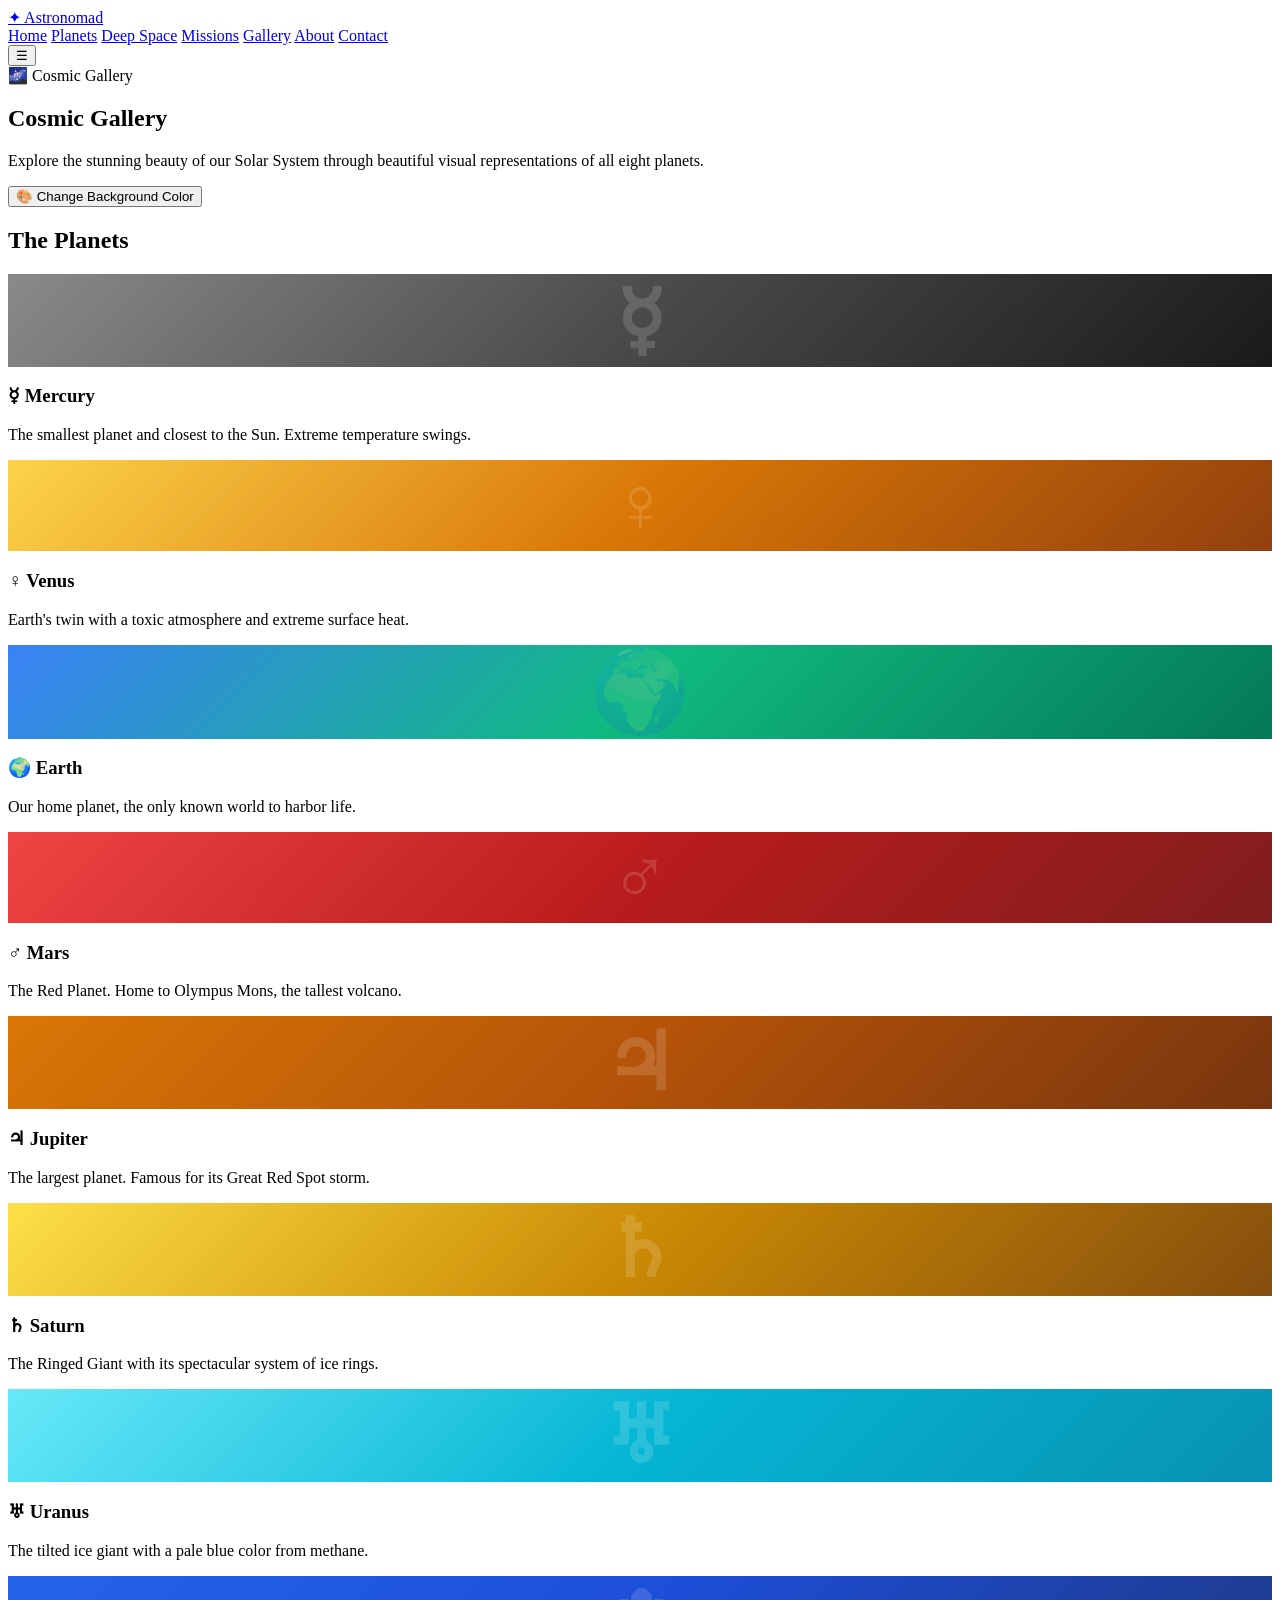
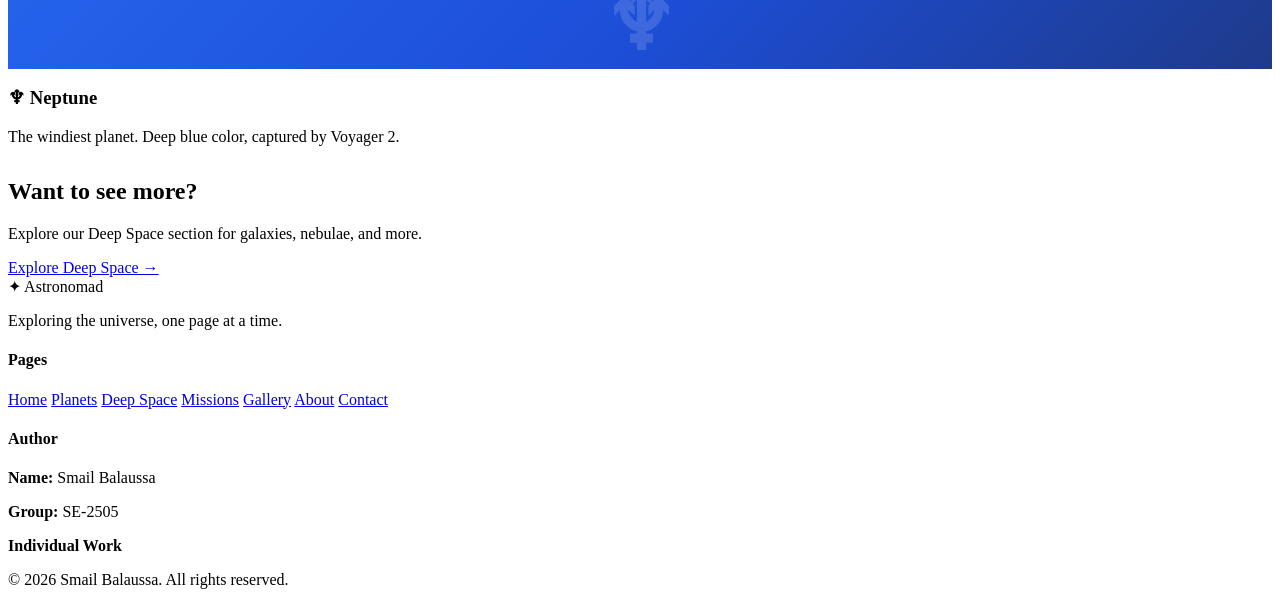
==== gallery.html @ 85b02389 "Add files via upload" ====
<!DOCTYPE html>
<html lang="en">
<head>
  <meta charset="UTF-8" />
  <meta name="viewport" content="width=device-width, initial-scale=1.0" />
  <title>Gallery — Astronomad</title>
  <link rel="stylesheet" href="css/style.css" />
</head>
<body>

  <header class="navbar">
    <div class="nav-container">
      <a href="index.html" class="logo"><span class="logo-icon">✦</span> Astronomad</a>
      <nav class="nav-links" id="navLinks">
        <a href="index.html">Home</a>
        <a href="planets.html">Planets</a>
        <a href="deep-space.html">Deep Space</a>
        <a href="missions.html">Missions</a>
        <a href="gallery.html" class="active">Gallery</a>
        <a href="about.html">About</a>
        <a href="contact.html">Contact</a>
      </nav>
      <button class="nav-toggle" id="navToggle" aria-label="Menu">☰</button>
    </div>
  </header>

  <section class="page-header">
    <span class="hero-badge">🌌 Cosmic Gallery</span>
    <h1>Cosmic <span class="gradient-text">Gallery</span></h1>
    <p>Explore the stunning beauty of our Solar System through beautiful visual representations of all eight planets.</p>
  </section>

  <section class="color-section">
    <button id="colorBtn" class="btn btn-primary">🎨 Change Background Color</button>
  </section>

  <section class="gallery-section">
    <h2 class="section-title">The <span class="gradient-text">Planets</span></h2>
    
    <div class="gallery-grid">
      
      <!-- 1. Mercury -->
      <div class="gallery-card">
        <div class="gallery-img-wrapper" style="background: linear-gradient(135deg, #8a8a8a, #4a4a4a, #1a1a1a); display: flex; align-items: center; justify-content: center; color: rgba(255,255,255,0.15); font-size: 5rem; font-weight: 800;">
          ☿
        </div>
        <div class="gallery-info">
          <h3>☿ Mercury</h3>
          <p>The smallest planet and closest to the Sun. Extreme temperature swings.</p>
        </div>
      </div>

      <!-- 2. Venus -->
      <div class="gallery-card">
        <div class="gallery-img-wrapper" style="background: linear-gradient(135deg, #fcd34d, #d97706, #92400e); display: flex; align-items: center; justify-content: center; color: rgba(255,255,255,0.15); font-size: 5rem; font-weight: 800;">
          ♀
        </div>
        <div class="gallery-info">
          <h3>♀ Venus</h3>
          <p>Earth's twin with a toxic atmosphere and extreme surface heat.</p>
        </div>
      </div>

      <!-- 3. Earth -->
      <div class="gallery-card">
        <div class="gallery-img-wrapper" style="background: linear-gradient(135deg, #3b82f6, #10b981, #047857); display: flex; align-items: center; justify-content: center; color: rgba(255,255,255,0.15); font-size: 5rem; font-weight: 800;">
          🌍
        </div>
        <div class="gallery-info">
          <h3>🌍 Earth</h3>
          <p>Our home planet, the only known world to harbor life.</p>
        </div>
      </div>

      <!-- 4. Mars -->
      <div class="gallery-card">
        <div class="gallery-img-wrapper" style="background: linear-gradient(135deg, #ef4444, #b91c1c, #7f1d1d); display: flex; align-items: center; justify-content: center; color: rgba(255,255,255,0.15); font-size: 5rem; font-weight: 800;">
          ♂
        </div>
        <div class="gallery-info">
          <h3>♂ Mars</h3>
          <p>The Red Planet. Home to Olympus Mons, the tallest volcano.</p>
        </div>
      </div>

      <!-- 5. Jupiter -->
      <div class="gallery-card">
        <div class="gallery-img-wrapper" style="background: linear-gradient(135deg, #d97706, #b45309, #78350f); display: flex; align-items: center; justify-content: center; color: rgba(255,255,255,0.15); font-size: 5rem; font-weight: 800;">
          ♃
        </div>
        <div class="gallery-info">
          <h3>♃ Jupiter</h3>
          <p>The largest planet. Famous for its Great Red Spot storm.</p>
        </div>
      </div>

      <!-- 6. Saturn -->
      <div class="gallery-card">
        <div class="gallery-img-wrapper" style="background: linear-gradient(135deg, #fde047, #ca8a04, #854d0e); display: flex; align-items: center; justify-content: center; color: rgba(255,255,255,0.15); font-size: 5rem; font-weight: 800;">
          ♄
        </div>
        <div class="gallery-info">
          <h3>♄ Saturn</h3>
          <p>The Ringed Giant with its spectacular system of ice rings.</p>
        </div>
      </div>

      <!-- 7. Uranus -->
      <div class="gallery-card">
        <div class="gallery-img-wrapper" style="background: linear-gradient(135deg, #67e8f9, #06b6d4, #0891b2); display: flex; align-items: center; justify-content: center; color: rgba(255,255,255,0.15); font-size: 5rem; font-weight: 800;">
          ♅
        </div>
        <div class="gallery-info">
          <h3>♅ Uranus</h3>
          <p>The tilted ice giant with a pale blue color from methane.</p>
        </div>
      </div>

      <!-- 8. Neptune -->
      <div class="gallery-card">
        <div class="gallery-img-wrapper" style="background: linear-gradient(135deg, #2563eb, #1d4ed8, #1e3a8a); display: flex; align-items: center; justify-content: center; color: rgba(255,255,255,0.15); font-size: 5rem; font-weight: 800;">
          ♆
        </div>
        <div class="gallery-info">
          <h3>♆ Neptune</h3>
          <p>The windiest planet. Deep blue color, captured by Voyager 2.</p>
        </div>
      </div>

    </div>
  </section>

  <section class="cta" style="margin-top: 2rem;">
    <h2>Want to see more?</h2>
    <p>Explore our Deep Space section for galaxies, nebulae, and more.</p>
    <a href="deep-space.html" class="btn btn-primary">Explore Deep Space →</a>
  </section>

  <footer>
    <div class="footer-content">
      <div class="footer-brand">
        <span class="logo-icon">✦</span> Astronomad
        <p>Exploring the universe, one page at a time.</p>
      </div>
      <div class="footer-links">
        <h4>Pages</h4>
        <a href="index.html">Home</a>
        <a href="planets.html">Planets</a>
        <a href="deep-space.html">Deep Space</a>
        <a href="missions.html">Missions</a>
        <a href="gallery.html">Gallery</a>
        <a href="about.html">About</a>
        <a href="contact.html">Contact</a>
      </div>
      <div class="footer-team">
        <h4>Author</h4>
        <p><strong>Name:</strong> Smail Balaussa</p>
        <p><strong>Group:</strong> SE-2505</p>
        <p><strong>Individual Work</strong></p>
      </div>
    </div>
    <div class="footer-bottom">
      <p>© 2026 Smail Balaussa. All rights reserved.</p>
    </div>
  </footer>

  <script src="js/script.js"></script>
</body>
</html>
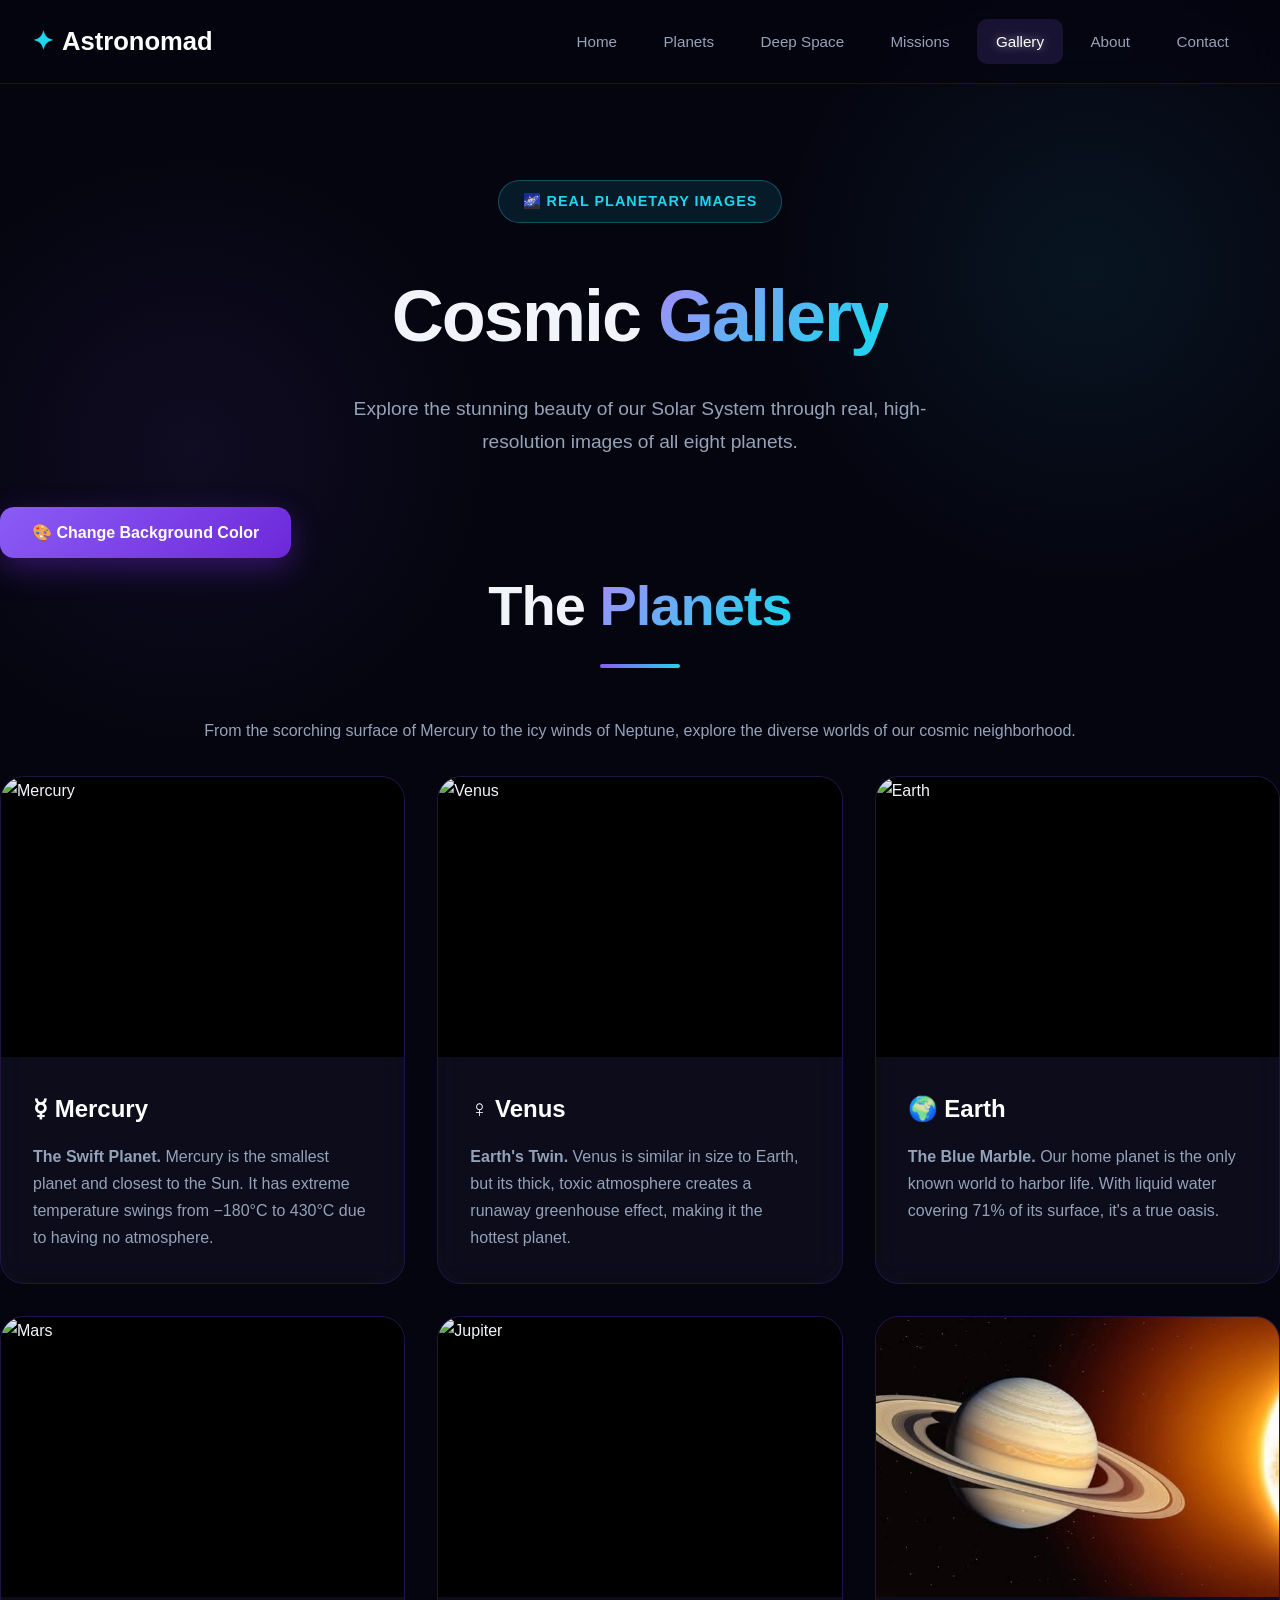
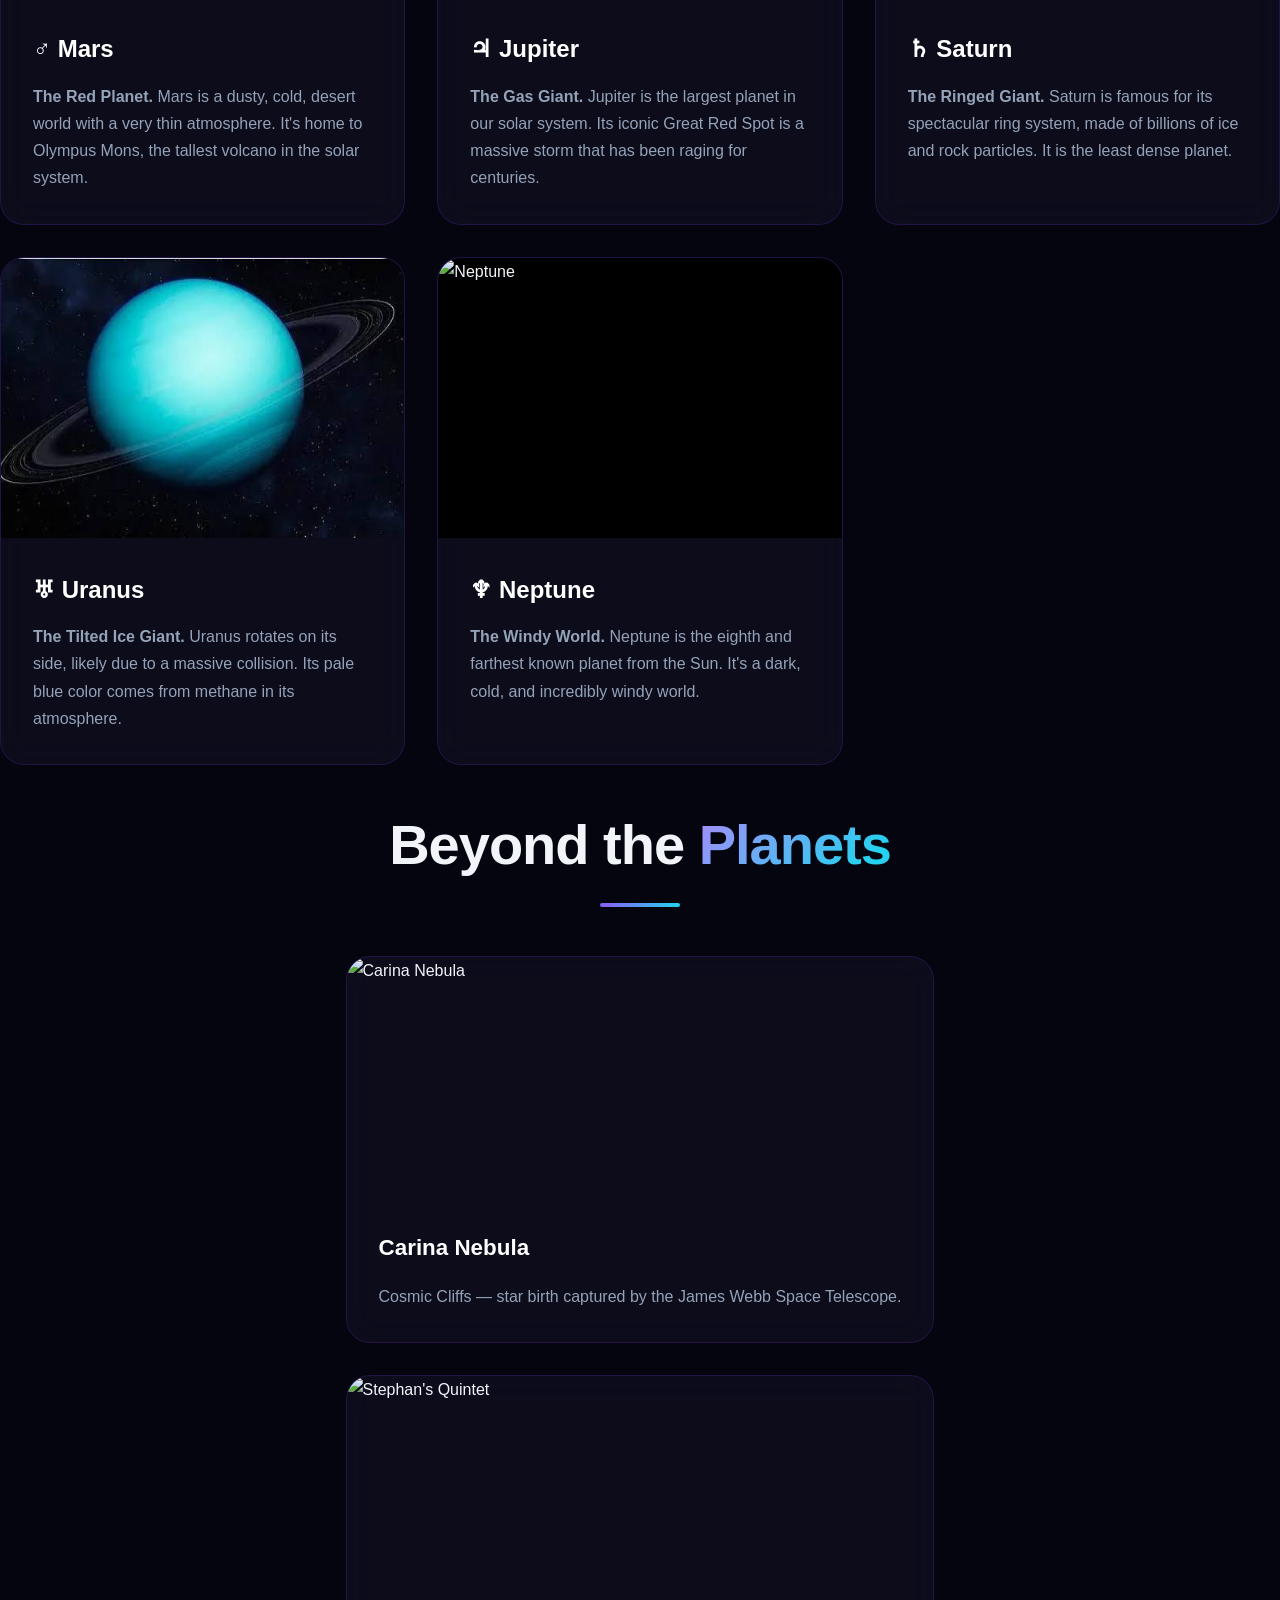
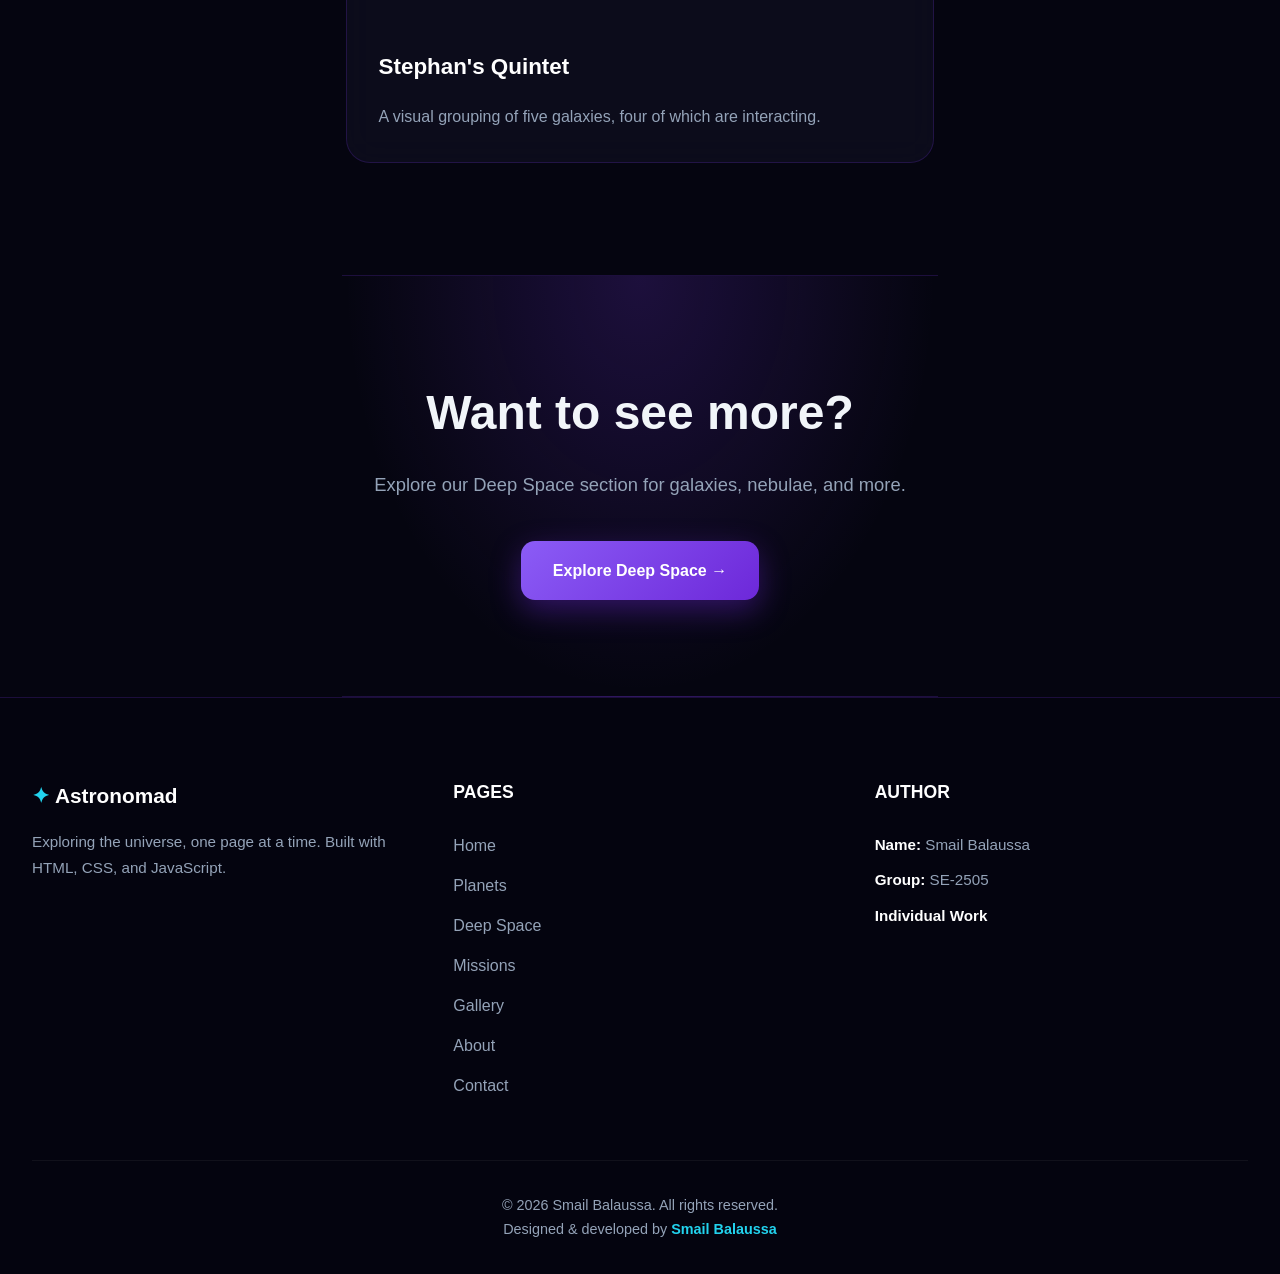
==== commit 65d422a2: "Add files via upload" ====
--- a/gallery.html
+++ b/gallery.html
@@ -8,6 +8,7 @@
 </head>
 <body>
 
+  <!-- ================= NAVBAR ================= -->
   <header class="navbar">
     <div class="nav-container">
       <a href="index.html" class="logo"><span class="logo-icon">✦</span> Astronomad</a>
@@ -24,123 +25,152 @@
     </div>
   </header>
 
+  <!-- ================= PAGE HEADER ================= -->
   <section class="page-header">
-    <span class="hero-badge">🌌 Cosmic Gallery</span>
+    <span class="hero-badge">🌌 Real Planetary Images</span>
     <h1>Cosmic <span class="gradient-text">Gallery</span></h1>
-    <p>Explore the stunning beauty of our Solar System through beautiful visual representations of all eight planets.</p>
-  </section>
-
+    <p>Explore the stunning beauty of our Solar System through real, high-resolution images of all eight planets.</p>
+  </section>
+
+  <!-- ================= BACKGROUND COLOR CONTROL (TASK 4) ================= -->
   <section class="color-section">
     <button id="colorBtn" class="btn btn-primary">🎨 Change Background Color</button>
   </section>
 
+  <!-- ================= PLANET GALLERY ================= -->
   <section class="gallery-section">
     <h2 class="section-title">The <span class="gradient-text">Planets</span></h2>
+    <p style="text-align: center; color: var(--text-muted); margin-bottom: 2rem;">
+      From the scorching surface of Mercury to the icy winds of Neptune, explore the diverse worlds of our cosmic neighborhood.
+    </p>
     
     <div class="gallery-grid">
       
       <!-- 1. Mercury -->
       <div class="gallery-card">
-        <div class="gallery-img-wrapper" style="background: linear-gradient(135deg, #8a8a8a, #4a4a4a, #1a1a1a); display: flex; align-items: center; justify-content: center; color: rgba(255,255,255,0.15); font-size: 5rem; font-weight: 800;">
-          ☿
+        <div class="gallery-img-wrapper">
+          <img src="https://images-assets.nasa.gov/image/PIA15162/PIA15162~medium.jpg" alt="Mercury" class="gallery-img" />
         </div>
         <div class="gallery-info">
           <h3>☿ Mercury</h3>
-          <p>The smallest planet and closest to the Sun. Extreme temperature swings.</p>
+          <p><strong>The Swift Planet.</strong> Mercury is the smallest planet and closest to the Sun. It has extreme temperature swings from −180°C to 430°C due to having no atmosphere.</p>
         </div>
       </div>
 
       <!-- 2. Venus -->
       <div class="gallery-card">
-        <div class="gallery-img-wrapper" style="background: linear-gradient(135deg, #fcd34d, #d97706, #92400e); display: flex; align-items: center; justify-content: center; color: rgba(255,255,255,0.15); font-size: 5rem; font-weight: 800;">
-          ♀
+        <div class="gallery-img-wrapper">
+          <img src="https://images-assets.nasa.gov/image/PIA00271/PIA00271~medium.jpg" alt="Venus" class="gallery-img" />
         </div>
         <div class="gallery-info">
           <h3>♀ Venus</h3>
-          <p>Earth's twin with a toxic atmosphere and extreme surface heat.</p>
+          <p><strong>Earth's Twin.</strong> Venus is similar in size to Earth, but its thick, toxic atmosphere creates a runaway greenhouse effect, making it the hottest planet.</p>
         </div>
       </div>
 
       <!-- 3. Earth -->
       <div class="gallery-card">
-        <div class="gallery-img-wrapper" style="background: linear-gradient(135deg, #3b82f6, #10b981, #047857); display: flex; align-items: center; justify-content: center; color: rgba(255,255,255,0.15); font-size: 5rem; font-weight: 800;">
-          🌍
+        <div class="gallery-img-wrapper">
+          <img src="https://images-assets.nasa.gov/image/PIA18033/PIA18033~medium.jpg" alt="Earth" class="gallery-img" />
         </div>
         <div class="gallery-info">
           <h3>🌍 Earth</h3>
-          <p>Our home planet, the only known world to harbor life.</p>
+          <p><strong>The Blue Marble.</strong> Our home planet is the only known world to harbor life. With liquid water covering 71% of its surface, it's a true oasis.</p>
         </div>
       </div>
 
       <!-- 4. Mars -->
       <div class="gallery-card">
-        <div class="gallery-img-wrapper" style="background: linear-gradient(135deg, #ef4444, #b91c1c, #7f1d1d); display: flex; align-items: center; justify-content: center; color: rgba(255,255,255,0.15); font-size: 5rem; font-weight: 800;">
-          ♂
+        <div class="gallery-img-wrapper">
+          <img src="https://images-assets.nasa.gov/image/PIA00407/PIA00407~medium.jpg" alt="Mars" class="gallery-img" />
         </div>
         <div class="gallery-info">
           <h3>♂ Mars</h3>
-          <p>The Red Planet. Home to Olympus Mons, the tallest volcano.</p>
+          <p><strong>The Red Planet.</strong> Mars is a dusty, cold, desert world with a very thin atmosphere. It's home to Olympus Mons, the tallest volcano in the solar system.</p>
         </div>
       </div>
 
       <!-- 5. Jupiter -->
       <div class="gallery-card">
-        <div class="gallery-img-wrapper" style="background: linear-gradient(135deg, #d97706, #b45309, #78350f); display: flex; align-items: center; justify-content: center; color: rgba(255,255,255,0.15); font-size: 5rem; font-weight: 800;">
-          ♃
+        <div class="gallery-img-wrapper">
+          <img src="https://images-assets.nasa.gov/image/PIA22946/PIA22946~medium.jpg" alt="Jupiter" class="gallery-img" />
         </div>
         <div class="gallery-info">
           <h3>♃ Jupiter</h3>
-          <p>The largest planet. Famous for its Great Red Spot storm.</p>
-        </div>
-      </div>
-
-      <!-- 6. Saturn -->
-      <div class="gallery-card">
-        <div class="gallery-img-wrapper" style="background: linear-gradient(135deg, #fde047, #ca8a04, #854d0e); display: flex; align-items: center; justify-content: center; color: rgba(255,255,255,0.15); font-size: 5rem; font-weight: 800;">
-          ♄
+          <p><strong>The Gas Giant.</strong> Jupiter is the largest planet in our solar system. Its iconic Great Red Spot is a massive storm that has been raging for centuries.</p>
+        </div>
+      </div>
+
+      <!-- 6. Saturn (СІЗДІҢ СУРЕТІҢІЗ) -->
+      <div class="gallery-card">
+        <div class="gallery-img-wrapper">
+          <img src="images/saturn.jpg" alt="Saturn" class="gallery-img" />
         </div>
         <div class="gallery-info">
           <h3>♄ Saturn</h3>
-          <p>The Ringed Giant with its spectacular system of ice rings.</p>
-        </div>
-      </div>
-
-      <!-- 7. Uranus -->
-      <div class="gallery-card">
-        <div class="gallery-img-wrapper" style="background: linear-gradient(135deg, #67e8f9, #06b6d4, #0891b2); display: flex; align-items: center; justify-content: center; color: rgba(255,255,255,0.15); font-size: 5rem; font-weight: 800;">
-          ♅
+          <p><strong>The Ringed Giant.</strong> Saturn is famous for its spectacular ring system, made of billions of ice and rock particles. It is the least dense planet.</p>
+        </div>
+      </div>
+
+      <!-- 7. Uranus (СІЗДІҢ СУРЕТІҢІЗ) -->
+      <div class="gallery-card">
+        <div class="gallery-img-wrapper">
+          <img src="images/uranus.jpg" alt="Uranus" class="gallery-img" />
         </div>
         <div class="gallery-info">
           <h3>♅ Uranus</h3>
-          <p>The tilted ice giant with a pale blue color from methane.</p>
+          <p><strong>The Tilted Ice Giant.</strong> Uranus rotates on its side, likely due to a massive collision. Its pale blue color comes from methane in its atmosphere.</p>
         </div>
       </div>
 
       <!-- 8. Neptune -->
       <div class="gallery-card">
-        <div class="gallery-img-wrapper" style="background: linear-gradient(135deg, #2563eb, #1d4ed8, #1e3a8a); display: flex; align-items: center; justify-content: center; color: rgba(255,255,255,0.15); font-size: 5rem; font-weight: 800;">
-          ♆
+        <div class="gallery-img-wrapper">
+          <img src="https://images-assets.nasa.gov/image/PIA01492/PIA01492~medium.jpg" alt="Neptune" class="gallery-img" />
         </div>
         <div class="gallery-info">
           <h3>♆ Neptune</h3>
-          <p>The windiest planet. Deep blue color, captured by Voyager 2.</p>
-        </div>
-      </div>
-
-    </div>
-  </section>
-
+          <p><strong>The Windy World.</strong> Neptune is the eighth and farthest known planet from the Sun. It's a dark, cold, and incredibly windy world.</p>
+        </div>
+      </div>
+
+    </div>
+  </section>
+
+  <!-- ================= DEEP SPACE PREVIEW ================= -->
+  <section class="features" style="padding-top: 2rem;">
+    <h2 class="section-title">Beyond the <span class="gradient-text">Planets</span></h2>
+    <div class="features-grid">
+      <div class="feature-card image-card">
+        <img src="https://images-assets.nasa.gov/image/PIA12235/PIA12235~medium.jpg" alt="Carina Nebula" class="feature-img" />
+        <div class="feature-body">
+          <h3>Carina Nebula</h3>
+          <p>Cosmic Cliffs — star birth captured by the James Webb Space Telescope.</p>
+        </div>
+      </div>
+      <div class="feature-card image-card">
+        <img src="https://images-assets.nasa.gov/image/PIA04921/PIA04921~medium.jpg" alt="Stephan's Quintet" class="feature-img" />
+        <div class="feature-body">
+          <h3>Stephan's Quintet</h3>
+          <p>A visual grouping of five galaxies, four of which are interacting.</p>
+        </div>
+      </div>
+    </div>
+  </section>
+
+  <!-- ================= GALLERY CTA ================= -->
   <section class="cta" style="margin-top: 2rem;">
     <h2>Want to see more?</h2>
     <p>Explore our Deep Space section for galaxies, nebulae, and more.</p>
     <a href="deep-space.html" class="btn btn-primary">Explore Deep Space →</a>
   </section>
 
+  <!-- ================= FOOTER ================= -->
   <footer>
     <div class="footer-content">
       <div class="footer-brand">
         <span class="logo-icon">✦</span> Astronomad
-        <p>Exploring the universe, one page at a time.</p>
+        <p>Exploring the universe, one page at a time. Built with HTML, CSS, and JavaScript.</p>
       </div>
       <div class="footer-links">
         <h4>Pages</h4>
@@ -161,6 +191,7 @@
     </div>
     <div class="footer-bottom">
       <p>© 2026 Smail Balaussa. All rights reserved.</p>
+      <p>Designed &amp; developed by <strong>Smail Balaussa</strong></p>
     </div>
   </footer>
 
--- a/css/style.css
+++ b/css/style.css
@@ -0,0 +1,1072 @@
+/* ============================================================
+   ASTRONOMAD — Master Style.css
+   Author: Smail Balaussa
+   ============================================================ */
+
+@import url('https://fonts.googleapis.com/css2?family=Space+Grotesk:wght@400;500;600;700&family=Inter:wght@300;400;500;600;800&display=swap');
+
+* {
+  margin: 0;
+  padding: 0;
+  box-sizing: border-box;
+}
+
+:root {
+  --bg: #050510;
+  --surface: rgba(18, 18, 35, 0.6);
+  --surface-hover: rgba(30, 30, 60, 0.8);
+  --border: rgba(124, 58, 237, 0.2);
+  --border-hover: rgba(139, 92, 246, 0.6);
+  --primary: #8b5cf6;
+  --accent: #22d3ee;
+  --text: #f1f5f9;
+  --text-muted: #94a3b8;
+  --success: #10b981;
+  --danger: #ef4444;
+  --glow: 0 0 20px rgba(139, 92, 246, 0.4);
+  --transition: all 0.3s cubic-bezier(0.4, 0, 0.2, 1);
+}
+
+html {
+  scroll-behavior: smooth;
+}
+
+body {
+  font-family: 'Inter', sans-serif;
+  background-color: var(--bg);
+  background-image: 
+    radial-gradient(circle at 15% 50%, rgba(139, 92, 246, 0.08), transparent 25%),
+    radial-gradient(circle at 85% 30%, rgba(34, 211, 238, 0.08), transparent 25%);
+  background-attachment: fixed;
+  color: var(--text);
+  line-height: 1.7;
+  overflow-x: hidden;
+  transition: var(--transition);
+  min-height: 100vh;
+  display: flex;
+  flex-direction: column;
+}
+
+/* Custom Scrollbar */
+::-webkit-scrollbar {
+  width: 10px;
+}
+::-webkit-scrollbar-track {
+  background: var(--bg);
+}
+::-webkit-scrollbar-thumb {
+  background: var(--primary);
+  border-radius: 5px;
+}
+::-webkit-scrollbar-thumb:hover {
+  background: var(--accent);
+}
+
+/* ================= NAVBAR ================= */
+.navbar {
+  position: sticky;
+  top: 0;
+  z-index: 1000;
+  background: rgba(5, 5, 16, 0.7);
+  backdrop-filter: blur(16px);
+  -webkit-backdrop-filter: blur(16px);
+  border-bottom: 1px solid var(--border);
+  transition: var(--transition);
+}
+
+.nav-container {
+  max-width: 1300px;
+  margin: 0 auto;
+  padding: 1.2rem 2rem;
+  display: flex;
+  align-items: center;
+  justify-content: space-between;
+}
+
+.logo {
+  font-family: 'Space Grotesk', sans-serif;
+  font-size: 1.6rem;
+  font-weight: 700;
+  color: #fff;
+  text-decoration: none;
+  display: flex;
+  align-items: center;
+  gap: 0.5rem;
+}
+
+.logo-icon {
+  color: var(--accent);
+  animation: rotateStar 4s linear infinite;
+}
+
+@keyframes rotateStar {
+  0% { transform: rotate(0deg); }
+  100% { transform: rotate(360deg); }
+}
+
+.nav-links {
+  display: flex;
+  gap: 0.5rem;
+  align-items: center;
+}
+
+.nav-links a {
+  color: var(--text-muted);
+  text-decoration: none;
+  padding: 0.6rem 1.2rem;
+  border-radius: 10px;
+  font-size: 0.95rem;
+  font-weight: 500;
+  transition: var(--transition);
+}
+
+.nav-links a:hover,
+.nav-links a.active {
+  color: #fff;
+  background: rgba(139, 92, 246, 0.15);
+  text-shadow: 0 0 10px rgba(255,255,255,0.5);
+}
+
+.nav-toggle {
+  display: none;
+  background: none;
+  border: 1px solid var(--border);
+  color: var(--text);
+  font-size: 1.5rem;
+  padding: 0.5rem 0.8rem;
+  border-radius: 8px;
+  cursor: pointer;
+  transition: var(--transition);
+}
+
+/* ================= HERO ================= */
+.hero {
+  min-height: 90vh;
+  display: flex;
+  align-items: center;
+  justify-content: center;
+  text-align: center;
+  padding: 6rem 2rem;
+  position: relative;
+  overflow: hidden;
+}
+
+.hero-content {
+  max-width: 800px;
+  animation: fadeUp 1.2s ease-out;
+  z-index: 10;
+}
+
+@keyframes fadeUp {
+  from { opacity: 0; transform: translateY(50px); }
+  to { opacity: 1; transform: translateY(0); }
+}
+
+.hero-badge {
+  display: inline-block;
+  background: rgba(34, 211, 238, 0.1);
+  border: 1px solid rgba(34, 211, 238, 0.3);
+  color: var(--accent);
+  padding: 0.5rem 1.5rem;
+  border-radius: 50px;
+  font-size: 0.9rem;
+  font-weight: 600;
+  margin-bottom: 2rem;
+  letter-spacing: 1px;
+  text-transform: uppercase;
+}
+
+.hero-title {
+  font-family: 'Space Grotesk', sans-serif;
+  font-size: clamp(3rem, 7vw, 5.5rem);
+  font-weight: 800;
+  line-height: 1.1;
+  margin-bottom: 1.5rem;
+  letter-spacing: -2px;
+}
+
+.gradient-text {
+  background: linear-gradient(135deg, #a78bfa, #22d3ee, #818cf8);
+  background-size: 200% auto;
+  -webkit-background-clip: text;
+  -webkit-text-fill-color: transparent;
+  animation: gradientShift 4s ease infinite;
+}
+
+@keyframes gradientShift {
+  0% { background-position: 0% 50%; }
+  50% { background-position: 100% 50%; }
+  100% { background-position: 0% 50%; }
+}
+
+.hero-subtitle {
+  font-size: 1.25rem;
+  color: var(--text-muted);
+  margin-bottom: 3rem;
+  font-weight: 300;
+}
+
+.hero-buttons {
+  display: flex;
+  gap: 1.5rem;
+  justify-content: center;
+  flex-wrap: wrap;
+}
+
+/* ================= BUTTONS ================= */
+.btn {
+  font-family: 'Inter', sans-serif;
+  padding: 1rem 2rem;
+  border-radius: 14px;
+  font-size: 1rem;
+  font-weight: 600;
+  cursor: pointer;
+  border: none;
+  transition: var(--transition);
+  text-decoration: none;
+  display: inline-flex;
+  align-items: center;
+  justify-content: center;
+  gap: 0.5rem;
+}
+
+.btn-primary {
+  background: linear-gradient(135deg, #8b5cf6, #6d28d9);
+  color: #fff;
+  box-shadow: 0 10px 30px rgba(109, 40, 217, 0.4);
+}
+
+.btn-primary:hover {
+  transform: translateY(-3px);
+  box-shadow: 0 15px 40px rgba(109, 40, 217, 0.6);
+}
+
+.btn-outline {
+  background: rgba(255,255,255,0.03);
+  color: var(--text);
+  border: 1px solid var(--border);
+  backdrop-filter: blur(10px);
+}
+
+.btn-outline:hover {
+  background: rgba(139, 92, 246, 0.15);
+  border-color: var(--primary);
+  transform: translateY(-3px);
+}
+
+.btn-full {
+  width: 100%;
+}
+
+/* ================= DATE & TIME ================= */
+.datetime-section {
+  max-width: 1300px;
+  margin: -3rem auto 2rem;
+  padding: 0 2rem;
+  position: relative;
+  z-index: 20;
+}
+
+.datetime-bar {
+  display: flex;
+  align-items: center;
+  justify-content: center;
+  gap: 1.5rem;
+  background: rgba(18, 18, 35, 0.8);
+  border: 1px solid var(--border);
+  border-radius: 20px;
+  padding: 1.5rem 2rem;
+  flex-wrap: wrap;
+  box-shadow: 0 20px 40px rgba(0,0,0,0.4);
+  backdrop-filter: blur(16px);
+}
+
+.datetime-icon { font-size: 2.5rem; }
+.datetime-info { display: flex; flex-direction: column; align-items: center; gap: 0.2rem; }
+.datetime-label { color: var(--text-muted); font-size: 0.85rem; text-transform: uppercase; letter-spacing: 2px; font-weight: 700; }
+.datetime-value { font-family: 'Space Grotesk', sans-serif; font-weight: 700; color: #fff; font-size: 1.3rem; }
+
+/* ================= SECTIONS ================= */
+.section-title {
+  font-family: 'Space Grotesk', sans-serif;
+  font-size: clamp(2rem, 5vw, 3.5rem);
+  text-align: center;
+  margin-bottom: 4rem;
+  font-weight: 800;
+  letter-spacing: -1px;
+  position: relative;
+}
+
+.section-title::after {
+  content: '';
+  position: absolute;
+  bottom: -15px;
+  left: 50%;
+  transform: translateX(-50%);
+  width: 80px;
+  height: 4px;
+  background: linear-gradient(90deg, var(--primary), var(--accent));
+  border-radius: 2px;
+}
+
+.features, .cta, .page-header {
+  max-width: 1300px;
+  margin: 0 auto;
+  padding: 5rem 2rem;
+}
+
+.page-header {
+  text-align: center;
+  padding-top: 6rem;
+  padding-bottom: 3rem;
+}
+
+.page-header h1 {
+  font-family: 'Space Grotesk', sans-serif;
+  font-size: clamp(2.5rem, 6vw, 4.5rem);
+  font-weight: 800;
+  margin-bottom: 1rem;
+  letter-spacing: -2px;
+}
+
+.page-header p {
+  color: var(--text-muted);
+  font-size: 1.2rem;
+  max-width: 650px;
+  margin: 0 auto;
+}
+
+/* ================= CARDS & GRID ================= */
+.features-grid, .gallery-grid, .skills-grid, .stats-grid {
+  display: grid;
+  gap: 2rem;
+  grid-template-columns: repeat(auto-fit, minmax(300px, 1fr));
+}
+
+/* FEATURES */
+.feature-card {
+  background: var(--surface);
+  border: 1px solid var(--border);
+  border-radius: 24px;
+  overflow: hidden;
+  transition: var(--transition);
+  backdrop-filter: blur(16px);
+  display: flex;
+  flex-direction: column;
+}
+
+.feature-card:hover {
+  transform: translateY(-10px);
+  border-color: var(--border-hover);
+  box-shadow: 0 20px 50px rgba(0,0,0,0.4), var(--glow);
+}
+
+/* Бұл жерде суреттердің кесілуі тексерілді */
+.feature-img {
+  width: 100%;
+  height: 240px;
+  object-fit: cover;
+  display: block;
+  transition: transform 0.6s ease;
+}
+
+.feature-card:hover .feature-img {
+  transform: scale(1.08);
+}
+
+.feature-body {
+  padding: 2rem;
+  flex: 1;
+}
+
+.feature-card h3 {
+  font-family: 'Space Grotesk', sans-serif;
+  color: #fff;
+  margin-bottom: 1rem;
+  font-size: 1.4rem;
+}
+
+.feature-card p {
+  color: var(--text-muted);
+}
+
+/* =========================================
+   GALLERY (БҰЛ ЖЕРДЕ СУРЕТТЕР 100% КӨРІНЕДІ)
+   ========================================= */
+.gallery-card {
+  background: var(--surface);
+  border: 1px solid var(--border);
+  border-radius: 24px;
+  overflow: hidden;
+  transition: var(--transition);
+  backdrop-filter: blur(16px);
+  display: flex;
+  flex-direction: column;
+}
+
+.gallery-card:hover {
+  transform: translateY(-10px);
+  border-color: var(--border-hover);
+  box-shadow: 0 20px 50px rgba(0,0,0,0.4), var(--glow);
+}
+
+.gallery-img-wrapper {
+  width: 100%;
+  height: 280px;
+  overflow: hidden;
+  background: #000;
+  position: relative;
+}
+
+.gallery-img {
+  width: 100%;
+  height: 100%;
+  object-fit: cover;
+  object-position: center;
+  display: block;
+  transition: transform 0.6s ease;
+}
+
+.gallery-card:hover .gallery-img {
+  transform: scale(1.1);
+}
+
+.gallery-info {
+  padding: 2rem;
+  flex: 1;
+}
+
+.gallery-info h3 {
+  font-family: 'Space Grotesk', sans-serif;
+  color: #fff;
+  margin-bottom: 0.8rem;
+  font-size: 1.5rem;
+}
+
+.gallery-info p {
+  color: var(--text-muted);
+  font-size: 1rem;
+}
+
+/* STATS */
+.stat-card {
+  background: linear-gradient(135deg, rgba(30, 27, 75, 0.6), rgba(12, 20, 69, 0.4));
+  border: 1px solid var(--border);
+  border-radius: 20px;
+  padding: 2.5rem 1.5rem;
+  text-align: center;
+  transition: var(--transition);
+  backdrop-filter: blur(16px);
+}
+
+.stat-card:hover {
+  transform: translateY(-5px);
+  border-color: var(--border-hover);
+}
+
+.stat-number {
+  display: block;
+  font-family: 'Space Grotesk', sans-serif;
+  font-size: 3rem;
+  font-weight: 800;
+  color: var(--accent);
+  margin-bottom: 0.5rem;
+}
+
+.stat-label {
+  color: var(--text-muted);
+  font-size: 1rem;
+  font-weight: 500;
+}
+
+/* ACCORDION */
+.accordion-section {
+  max-width: 900px;
+  margin: 0 auto;
+  padding: 2rem 2rem 6rem;
+}
+
+.accordion {
+  display: flex;
+  flex-direction: column;
+  gap: 1rem;
+}
+
+.accordion-item {
+  background: var(--surface);
+  border: 1px solid var(--border);
+  border-radius: 16px;
+  overflow: hidden;
+  transition: var(--transition);
+  backdrop-filter: blur(16px);
+}
+
+.accordion-item:hover {
+  border-color: var(--border-hover);
+}
+
+.accordion-header {
+  width: 100%;
+  background: none;
+  border: none;
+  text-align: left;
+  padding: 1.5rem 2rem;
+  font-size: 1.15rem;
+  font-weight: 600;
+  font-family: 'Space Grotesk', sans-serif;
+  color: #fff;
+  cursor: pointer;
+  display: flex;
+  justify-content: space-between;
+  align-items: center;
+  transition: var(--transition);
+}
+
+.accordion-header:hover {
+  color: var(--accent);
+}
+
+.accordion-header .icon {
+  color: var(--accent);
+  font-size: 1.5rem;
+  transition: transform 0.4s ease;
+}
+
+.accordion-header.active .icon {
+  transform: rotate(135deg);
+}
+
+.accordion-content {
+  max-height: 0;
+  overflow: hidden;
+  transition: max-height 0.5s ease, padding 0.5s ease;
+  padding: 0 2rem;
+  color: var(--text-muted);
+  font-size: 1.05rem;
+}
+
+.accordion-content.open {
+  padding: 0 2rem 1.8rem;
+}
+
+/* POPUP */
+.popup-overlay {
+  position: fixed;
+  inset: 0;
+  background: rgba(5, 5, 10, 0.9);
+  backdrop-filter: blur(10px);
+  display: flex;
+  align-items: center;
+  justify-content: center;
+  opacity: 0;
+  visibility: hidden;
+  transition: var(--transition);
+  z-index: 2000;
+  padding: 2rem;
+}
+
+.popup-overlay.show {
+  opacity: 1;
+  visibility: visible;
+}
+
+.popup {
+  background: linear-gradient(160deg, #1e1b4b, #0a0a1a);
+  border: 1px solid var(--primary);
+  border-radius: 28px;
+  padding: 3rem;
+  max-width: 480px;
+  width: 100%;
+  position: relative;
+  transform: translateY(40px);
+  transition: var(--transition);
+}
+
+.popup-overlay.show .popup {
+  transform: translateY(0);
+}
+
+.popup-close {
+  position: absolute;
+  top: 1.5rem;
+  right: 1.5rem;
+  background: rgba(255, 255, 255, 0.05);
+  border: none;
+  width: 36px;
+  height: 36px;
+  border-radius: 50%;
+  font-size: 1.5rem;
+  cursor: pointer;
+  color: var(--text-muted);
+  display: flex;
+  align-items: center;
+  justify-content: center;
+  transition: var(--transition);
+}
+
+.popup-close:hover {
+  background: var(--danger);
+  color: #fff;
+}
+
+.popup h3 {
+  font-family: 'Space Grotesk', sans-serif;
+  color: #fff;
+  text-align: center;
+  margin-bottom: 1rem;
+  font-size: 1.8rem;
+}
+
+.popup p {
+  color: var(--text-muted);
+  text-align: center;
+  margin-bottom: 2rem;
+}
+
+.popup input {
+  width: 100%;
+  padding: 1rem 1.5rem;
+  border: 1px solid var(--border);
+  border-radius: 14px;
+  margin-bottom: 1.5rem;
+  font-size: 1.05rem;
+  background: rgba(0, 0, 0, 0.3);
+  color: #fff;
+}
+
+.popup input:focus {
+  outline: none;
+  border-color: var(--accent);
+}
+
+/* FORM */
+.form-section {
+  max-width: 700px;
+  margin: 0 auto;
+  padding: 2rem 2rem 6rem;
+}
+
+.contact-form {
+  background: rgba(18, 18, 35, 0.7);
+  border: 1px solid var(--border);
+  border-radius: 24px;
+  padding: 3rem;
+  backdrop-filter: blur(16px);
+}
+
+.field {
+  margin-bottom: 1.8rem;
+}
+
+.field label {
+  display: block;
+  font-weight: 500;
+  margin-bottom: 0.6rem;
+  color: var(--text-muted);
+}
+
+.field input,
+.field textarea {
+  width: 100%;
+  padding: 1rem 1.2rem;
+  border: 1px solid var(--border);
+  border-radius: 12px;
+  font-size: 1rem;
+  background: rgba(0, 0, 0, 0.2);
+  color: #fff;
+  font-family: inherit;
+  transition: var(--transition);
+}
+
+.field input:focus,
+.field textarea:focus {
+  outline: none;
+  border-color: var(--primary);
+  box-shadow: 0 0 0 4px rgba(139, 92, 246, 0.15);
+}
+
+.field input.invalid {
+  border-color: var(--danger);
+}
+
+.error {
+  color: var(--danger);
+  font-size: 0.85rem;
+  display: block;
+  margin-top: 0.4rem;
+}
+
+.success {
+  color: var(--success);
+  font-weight: 600;
+  margin-top: 1rem;
+  text-align: center;
+}
+
+/* =========================================
+   ABOUT & AUTHOR (МҰНДА СУРЕТ КІШКЕНТАЙ БОЛАДЫ)
+   ========================================= */
+.about-hero {
+  max-width: 900px;
+  margin: 0 auto;
+  padding: 6rem 2rem 4rem;
+}
+
+.about-card {
+  background: linear-gradient(160deg, rgba(30, 27, 75, 0.6), rgba(5, 5, 10, 0.8));
+  border: 1px solid var(--border);
+  border-radius: 32px;
+  padding: 4rem 3rem;
+  text-align: center;
+  backdrop-filter: blur(16px);
+}
+
+.about-photo-wrapper {
+  width: 180px;
+  height: 180px;
+  margin: 0 auto 2rem;
+  border-radius: 50%;
+  padding: 6px;
+  background: linear-gradient(135deg, #8b5cf6, #22d3ee);
+}
+
+.about-photo {
+  width: 100%;
+  height: 100%;
+  border-radius: 50%;
+  object-fit: cover;
+  border: 4px solid var(--bg);
+}
+
+.about-card h1 {
+  font-family: 'Space Grotesk', sans-serif;
+  font-size: clamp(2.2rem, 5vw, 3.2rem);
+  margin-bottom: 0.5rem;
+  margin-top: 1rem;
+  font-weight: 800;
+}
+
+.about-role {
+  color: var(--accent);
+  font-weight: 600;
+  margin-bottom: 2rem;
+  text-transform: uppercase;
+}
+
+.about-bio {
+  color: var(--text-muted);
+  max-width: 700px;
+  margin: 0 auto 3rem;
+  font-size: 1.1rem;
+}
+
+.about-details {
+  display: grid;
+  grid-template-columns: repeat(auto-fit, minmax(160px, 1fr));
+  gap: 1.5rem;
+  margin-bottom: 3rem;
+}
+
+.about-detail {
+  background: rgba(255, 255, 255, 0.03);
+  border: 1px solid var(--border);
+  border-radius: 16px;
+  padding: 1.5rem 1rem;
+  transition: var(--transition);
+}
+
+.about-detail:hover {
+  background: rgba(139, 92, 246, 0.1);
+  border-color: var(--primary);
+}
+
+.detail-label {
+  display: block;
+  font-size: 0.85rem;
+  color: var(--text-muted);
+  margin-bottom: 0.5rem;
+  text-transform: uppercase;
+}
+
+.detail-value {
+  font-weight: 700;
+  color: #fff;
+  font-family: 'Space Grotesk', sans-serif;
+}
+
+/* HOME AUTHOR PREVIEW */
+.author-preview {
+  max-width: 900px;
+  margin: 0 auto;
+  padding: 3rem 1.5rem;
+}
+
+.author-preview-inner {
+  display: flex;
+  align-items: center;
+  gap: 2.5rem;
+  background: linear-gradient(135deg, rgba(30, 27, 75, 0.6), rgba(12, 20, 69, 0.4));
+  border: 1px solid var(--border);
+  border-radius: 24px;
+  padding: 2.5rem;
+  backdrop-filter: blur(10px);
+  flex-wrap: wrap;
+}
+
+/* БҰЛ ЖЕРДЕГІ !IMPORTANT СУРЕТТІҢ ҮЛКЕН БОЛУЫН ТОҚТАТАДЫ */
+.author-avatar {
+  width: 140px !important;
+  height: 140px !important;
+  border-radius: 50% !important;
+  object-fit: cover !important;
+  border: 4px solid var(--primary);
+  box-shadow: 0 8px 30px rgba(139, 92, 246, 0.5);
+  flex-shrink: 0;
+}
+
+.author-preview-text {
+  flex: 1;
+  min-width: 250px;
+}
+
+.author-tag {
+  display: inline-block;
+  font-size: 0.8rem;
+  color: var(--accent);
+  font-weight: 700;
+  text-transform: uppercase;
+  letter-spacing: 1.5px;
+  margin-bottom: 0.5rem;
+}
+
+.author-preview-text h2 {
+  font-family: 'Space Grotesk', sans-serif;
+  margin-bottom: 0.8rem;
+  font-size: 1.7rem;
+}
+
+.author-preview-text p {
+  color: var(--text-muted);
+  margin-bottom: 1.3rem;
+}
+
+/* CTA */
+.cta {
+  text-align: center;
+  background: radial-gradient(ellipse at top, rgba(124, 58, 237, 0.2), transparent 70%);
+  border-top: 1px solid var(--border);
+  border-bottom: 1px solid var(--border);
+  padding: 6rem 2rem;
+}
+
+.cta h2 {
+  font-family: 'Space Grotesk', sans-serif;
+  font-size: clamp(2rem, 4vw, 3rem);
+  margin-bottom: 1rem;
+  font-weight: 800;
+}
+
+.cta p {
+  color: var(--text-muted);
+  margin-bottom: 2.5rem;
+  font-size: 1.15rem;
+}
+
+/* FOOTER */
+footer {
+  margin-top: auto;
+  background: rgba(5, 5, 15, 0.95);
+  border-top: 1px solid var(--border);
+  padding: 5rem 2rem 2rem;
+}
+
+.footer-content {
+  max-width: 1300px;
+  margin: 0 auto;
+  display: grid;
+  grid-template-columns: repeat(auto-fit, minmax(250px, 1fr));
+  gap: 3rem;
+  margin-bottom: 3rem;
+}
+
+.footer-brand {
+  color: #fff;
+  font-family: 'Space Grotesk', sans-serif;
+  font-size: 1.3rem;
+  font-weight: 700;
+}
+
+.footer-brand p {
+  color: var(--text-muted);
+  font-size: 0.95rem;
+  margin-top: 1rem;
+  font-family: 'Inter', sans-serif;
+  font-weight: 400;
+}
+
+.footer-links h4,
+.footer-team h4 {
+  color: #fff;
+  font-family: 'Space Grotesk', sans-serif;
+  margin-bottom: 1.5rem;
+  font-size: 1.1rem;
+  text-transform: uppercase;
+}
+
+.footer-links a {
+  display: block;
+  color: var(--text-muted);
+  text-decoration: none;
+  margin-bottom: 0.8rem;
+  transition: var(--transition);
+}
+
+.footer-links a:hover {
+  color: var(--accent);
+  transform: translateX(5px);
+}
+
+.footer-team p {
+  color: var(--text-muted);
+  font-size: 0.95rem;
+  margin-bottom: 0.6rem;
+}
+
+.footer-team strong {
+  color: #fff;
+}
+
+.footer-bottom {
+  max-width: 1300px;
+  margin: 0 auto;
+  padding-top: 2rem;
+  border-top: 1px solid rgba(255, 255, 255, 0.05);
+  text-align: center;
+  color: var(--text-muted);
+  font-size: 0.9rem;
+}
+
+.footer-bottom strong {
+  color: var(--accent);
+}
+
+/* RESPONSIVE DESIGN */
+@media (max-width: 1024px) {
+  .deep-card { grid-template-columns: 1fr !important; }
+  .deep-card img { min-height: 300px !important; order: 1 !important; }
+  .deep-card > div { order: 2 !important; }
+}
+
+@media (max-width: 768px) {
+  .nav-links {
+    position: absolute;
+    top: 100%;
+    left: 0;
+    right: 0;
+    background: rgba(10, 10, 20, 0.95);
+    backdrop-filter: blur(20px);
+    flex-direction: column;
+    padding: 1.5rem;
+    border-bottom: 1px solid var(--border);
+    display: none;
+    gap: 0.5rem;
+  }
+
+  .nav-links.open {
+    display: flex;
+  }
+
+  .nav-toggle {
+    display: block;
+  }
+
+  .nav-links a {
+    width: 100%;
+    padding: 1rem;
+    text-align: center;
+  }
+
+  .author-preview-inner {
+    flex-direction: column;
+    text-align: center;
+    padding: 2rem;
+  }
+
+  .about-card {
+    padding: 2.5rem 1.5rem;
+  }
+
+  .popup {
+    padding: 2rem;
+  }
+
+  .hero-title {
+    letter-spacing: -1px;
+  }
+
+  .datetime-bar {
+    flex-direction: column;
+    gap: 1rem;
+    padding: 1.5rem;
+    margin-top: -2rem;
+  }
+
+  .contact-form {
+    padding: 2rem 1.5rem;
+  }
+
+  .section-title {
+    white-space: normal;
+  }
+}
+
+@media (max-width: 480px) {
+  .hero {
+    padding: 4rem 1rem;
+    min-height: 80vh;
+  }
+
+  .hero-buttons {
+    flex-direction: column;
+    width: 100%;
+  }
+
+  .hero-buttons .btn {
+    width: 100%;
+  }
+
+  .accordion-header {
+    padding: 1.2rem;
+    font-size: 1rem;
+  }
+
+  .accordion-content {
+    padding: 0 1.2rem;
+    font-size: 0.95rem;
+  }
+
+  .accordion-content.open {
+    padding: 0 1.2rem 1.2rem;
+  }
+
+  .stat-number {
+    font-size: 2.2rem;
+  }
+
+  .about-details {
+    grid-template-columns: 1fr 1fr;
+  }
+
+  .gallery-grid, .features-grid {
+    grid-template-columns: 1fr;
+  }
+
+  .footer-content {
+    grid-template-columns: 1fr;
+    text-align: center;
+  }
+
+  .footer-links a {
+    margin: 0 auto 0.8rem;
+  }
+}
